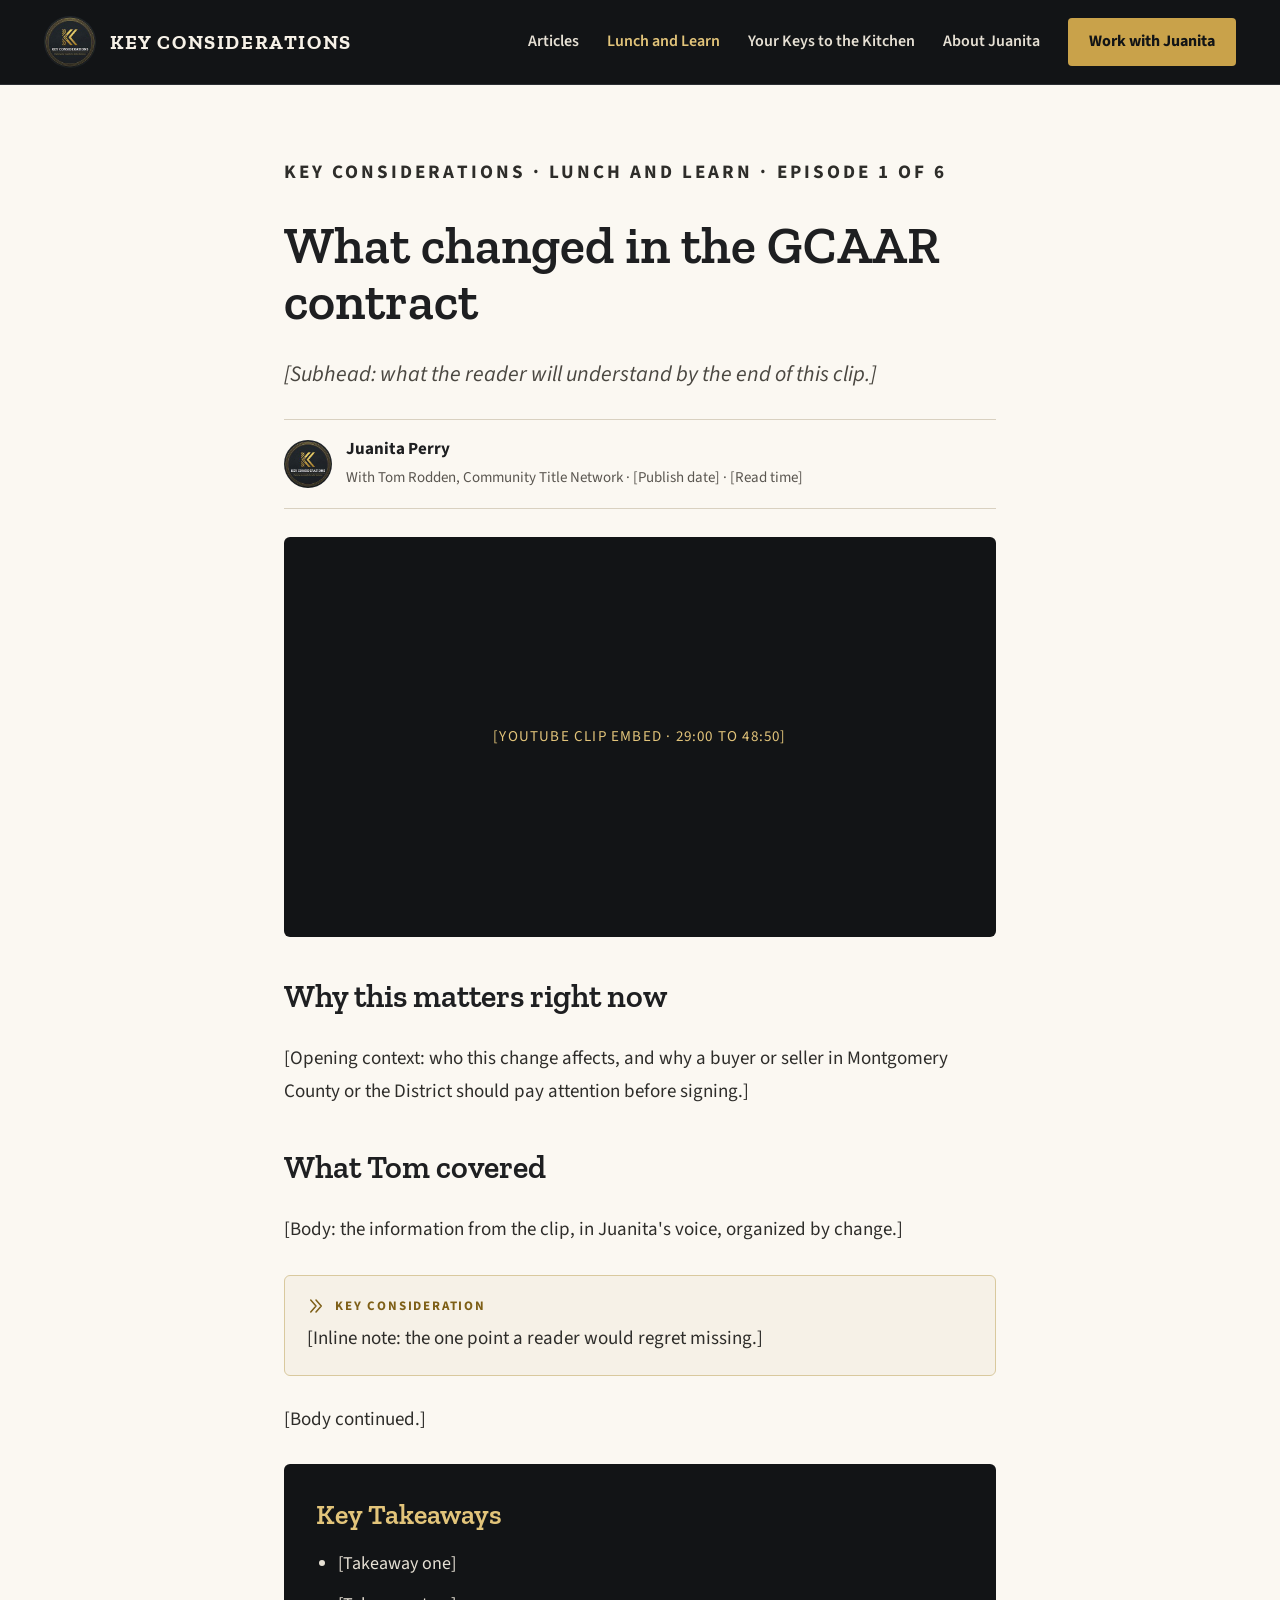
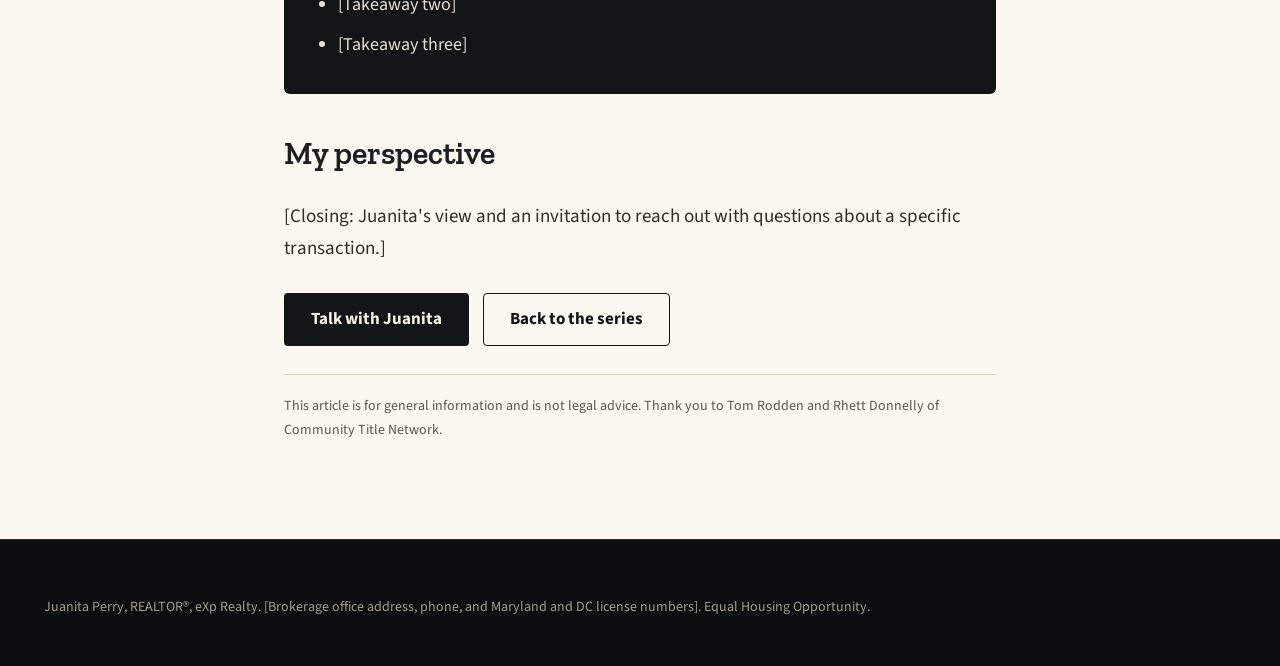
==== lunch-and-learn/gcaar-contract-changes.html @ 876df301 "Launch Key Considerations static site Home page, Lunch and Learn article template, shared styles, an" ====
<!doctype html>
<html lang="en">
<head>
<meta charset="utf-8">
<meta name="viewport" content="width=device-width, initial-scale=1">
<title>What changed in the GCAAR contract · Key Considerations</title>
<meta name="description" content="Lunch and Learn, episode 1: Tom Rodden of Community Title Network on changes to the GCAAR contract.">
<link rel="icon" type="image/png" href="../assets/img/favicon.png">
<link rel="preconnect" href="https://fonts.googleapis.com">
<link rel="preconnect" href="https://fonts.gstatic.com" crossorigin>
<link rel="stylesheet" href="https://fonts.googleapis.com/css2?family=Zilla+Slab:wght@500;600;700&family=Source+Sans+3:ital,wght@0,400;0,600;0,700;1,400&display=swap">
<link rel="stylesheet" href="../assets/styles.css">
</head>
<body>
<a class="skip" href="#main">Skip to content</a>

<header class="site-header">
  <div class="wrap">
    <a class="brand" href="../">
      <img src="../assets/img/logo-160.jpg" alt="" width="52" height="52">
      <span>KEY CONSIDERATIONS</span>
    </a>
    <nav class="main-nav" aria-label="Main">
      <a href="../#articles">Articles</a>
      <a href="../#series" aria-current="page">Lunch and Learn</a>
      <a href="../#kitchen">Your Keys to the Kitchen</a>
      <a href="../#about">About Juanita</a>
      <a class="btn btn-gold" href="https://juanitaperryhomes.com">Work with Juanita</a>
    </nav>
  </div>
</header>

<main id="main">
<article class="article">
  <p class="eyebrow">Key Considerations · Lunch and Learn · Episode 1 of 6</p>
  <h1>What changed in the GCAAR contract</h1>
  <p class="subhead">[Subhead: what the reader will understand by the end of this clip.]</p>

  <div class="byline">
    <img src="../assets/img/logo-160.jpg" alt="" width="48" height="48">
    <div><strong>Juanita Perry</strong><span>With Tom Rodden, Community Title Network · [Publish date] · [Read time]</span></div>
  </div>

  <div class="video ph ink">[YouTube clip embed · 29:00 to 48:50]</div>

  <h2>Why this matters right now</h2>
  <p>[Opening context: who this change affects, and why a buyer or seller in Montgomery County or the District should pay attention before signing.]</p>

  <h2>What Tom covered</h2>
  <p>[Body: the information from the clip, in Juanita's voice, organized by change.]</p>

  <aside class="kc-aside" aria-label="Key Consideration">
    <span class="label"><svg aria-hidden="true" width="18" height="18" viewBox="0 0 24 24" fill="none" stroke="currentColor" stroke-width="2" stroke-linecap="round" stroke-linejoin="round"><path d="M5 4 L12 12 L5 20 M12 4 L19 12 L12 20"/></svg>Key Consideration</span>
    <p>[Inline note: the one point a reader would regret missing.]</p>
  </aside>

  <p>[Body continued.]</p>

  <section class="takeaways" aria-labelledby="takeaways-h">
    <h2 id="takeaways-h">Key Takeaways</h2>
    <ul>
      <li>[Takeaway one]</li>
      <li>[Takeaway two]</li>
      <li>[Takeaway three]</li>
    </ul>
  </section>

  <h2>My perspective</h2>
  <p>[Closing: Juanita's view and an invitation to reach out with questions about a specific transaction.]</p>

  <div class="btn-row">
    <a class="btn btn-dark" href="https://juanitaperryhomes.com">Talk with Juanita</a>
    <a class="btn btn-outline-dark" href="../#series">Back to the series</a>
  </div>

  <p class="disclaimer">This article is for general information and is not legal advice. Thank you to Tom Rodden and Rhett Donnelly of Community Title Network.</p>
</article>
</main>

<footer class="site-footer">
  <div class="wrap">
    <div class="legal" style="border-top:0; padding-top:0">
      <p>Juanita Perry, REALTOR®, eXp Realty. [Brokerage office address, phone, and Maryland and DC license numbers]. Equal Housing Opportunity.</p>
    </div>
  </div>
</footer>
</body>
</html>
---- assets/styles.css ----
:root {
  --ink: #121416;
  --ink-2: #17191c;
  --ink-line: #2c2f33;
  --gold: #c9a24a;
  --gold-light: #e2c47a;
  --gold-text: #7e5f17;
  --ivory: #f6f1e7;
  --paper: #fbf8f2;
  --text: #1e1f21;
  --text-2: #4a4741;
  --muted: #5a5650;
  --muted-dark: #b8b2a6;
  --line: #d9d1c1;
  --serif: 'Zilla Slab', Georgia, serif;
  --sans: 'Source Sans 3', system-ui, -apple-system, sans-serif;
}

*, *::before, *::after { box-sizing: border-box; }
html { scroll-behavior: smooth; }
body { margin: 0; font-family: var(--sans); color: var(--text); background: var(--paper); font-size: 18px; line-height: 1.6; }
img { max-width: 100%; display: block; }
a { color: var(--gold-text); }
a:hover { color: #5c4510; }
:focus-visible { outline: 3px solid var(--gold); outline-offset: 3px; }

.wrap { max-width: 1240px; margin: 0 auto; padding: 0 24px; }
.section { padding: 96px 0; }
.dark { background: var(--ink); color: var(--ivory); }
.dark a { color: var(--gold-light); }
.ivory { background: var(--ivory); }
.skip { position: absolute; left: -9999px; }
.skip:focus { left: 16px; top: 16px; z-index: 10; background: var(--gold); color: var(--ink); padding: 10px 16px; }
.sr-only { position: absolute; width: 1px; height: 1px; overflow: hidden; clip: rect(0 0 0 0); white-space: nowrap; }

.eyebrow { margin: 0; font-size: 14px; font-weight: 700; letter-spacing: 0.16em; text-transform: uppercase; color: var(--gold-text); }
.dark .eyebrow { color: var(--gold); }
h1, h2, h3 { font-family: var(--serif); font-weight: 600; margin: 0; line-height: 1.1; }
h2 { font-size: clamp(32px, 4vw, 44px); }
.lede { font-size: 19px; color: var(--text-2); margin: 0; }
.stack { display: flex; flex-direction: column; gap: 20px; }

.btn { display: inline-flex; align-items: center; min-height: 48px; padding: 12px 26px; border-radius: 4px; font-weight: 700; font-size: 17px; text-decoration: none; border: 1px solid transparent; }
.btn-gold { background: var(--gold); color: var(--ink) !important; }
.btn-gold:hover { background: var(--gold-light); }
.btn-outline-gold { border-color: var(--gold); color: var(--gold-light) !important; }
.btn-dark { background: var(--ink); color: var(--ivory) !important; }
.btn-outline-dark { border-color: var(--ink); color: var(--ink) !important; }
.btn-row { display: flex; flex-wrap: wrap; gap: 14px; }

/* Header */
.site-header { background: var(--ink); border-bottom: 1px solid var(--ink-line); }
.site-header .wrap { display: flex; flex-wrap: wrap; align-items: center; justify-content: space-between; gap: 16px; padding-top: 16px; padding-bottom: 16px; }
.brand { display: flex; align-items: center; gap: 14px; text-decoration: none; }
.brand img { width: 52px; height: 52px; border-radius: 50%; }
.brand span { font-family: var(--serif); font-weight: 700; font-size: 20px; letter-spacing: 0.08em; color: var(--ivory); }
.main-nav { display: flex; flex-wrap: wrap; align-items: center; gap: 8px 28px; font-size: 16px; font-weight: 600; }
.main-nav a { color: #e6e0d4; text-decoration: none; }
.main-nav a:hover, .main-nav a[aria-current] { color: var(--gold-light); }
.main-nav .btn { min-height: 44px; padding: 10px 20px; font-size: 16px; }

/* Hero */
.hero .wrap { padding-top: 96px; padding-bottom: 104px; display: flex; flex-wrap: wrap; align-items: center; gap: 56px; }
.hero-copy { flex: 999 1 520px; min-width: 0; display: flex; flex-direction: column; gap: 28px; }
.hero h1 { font-size: clamp(40px, 6vw, 64px); line-height: 1.04; color: var(--ivory); }
.hero .lede { font-size: 21px; color: #c9c3b6; max-width: 600px; }
.hero-art { flex: 1 1 320px; display: flex; justify-content: center; }
.hero-art img { width: 100%; max-width: 440px; border-radius: 50%; }
.chevron-band { height: 18px; background-image: url("data:image/svg+xml,%3Csvg xmlns='http://www.w3.org/2000/svg' width='24' height='18'%3E%3Cpath d='M2 2 L12 9 L2 16 M10 2 L20 9 L10 16' fill='none' stroke='%23c9a24a' stroke-width='1.6' opacity='0.7'/%3E%3C/svg%3E"); }

/* Quote */
.quote .wrap { max-width: 920px; padding-top: 88px; padding-bottom: 88px; text-align: center; display: flex; flex-direction: column; gap: 22px; align-items: center; }
.quote blockquote { margin: 0; font-family: var(--serif); font-weight: 500; font-size: clamp(24px, 3vw, 34px); line-height: 1.35; }
.quote cite { font-style: normal; font-size: 16px; font-weight: 700; letter-spacing: 0.14em; text-transform: uppercase; color: var(--gold-text); }

/* Series */
.split { display: flex; flex-wrap: wrap; gap: 56px; }
.split > .side { flex: 1 1 360px; }
.split > .main { flex: 999 1 560px; min-width: 0; }
.episodes { margin: 0; padding: 0; list-style: none; border-top: 1px solid var(--line); }
.episodes li { display: flex; flex-wrap: wrap; align-items: baseline; gap: 8px 24px; padding: 22px 0; border-bottom: 1px solid var(--line); }
.ep-num { font-family: var(--serif); font-weight: 700; font-size: 22px; color: var(--gold-text); width: 48px; }
.ep-body { flex: 1 1 280px; display: flex; flex-direction: column; gap: 4px; }
.ep-title { font-size: 21px; font-weight: 700; }
.ep-title a { color: var(--text); text-decoration: none; }
.ep-title a:hover { text-decoration: underline; }
.ep-speaker { font-size: 16px; color: var(--muted); }
.pill { font-size: 14px; font-weight: 700; letter-spacing: 0.08em; text-transform: uppercase; color: var(--muted); border: 1px solid #c8bea9; border-radius: 999px; padding: 6px 12px; }

/* Cards */
.head-row { display: flex; flex-wrap: wrap; justify-content: space-between; align-items: flex-end; gap: 16px; margin-bottom: 40px; }
.cards { display: grid; grid-template-columns: repeat(auto-fit, minmax(300px, 1fr)); gap: 28px; }
.card { background: #fff; border: 1px solid #e2dacb; border-radius: 6px; overflow: hidden; display: flex; flex-direction: column; }
.card-body { padding: 26px; display: flex; flex-direction: column; gap: 12px; }
.card .eyebrow { font-size: 13px; }
.card h3 { font-size: 27px; line-height: 1.2; }
.card p { margin: 0; font-size: 17px; color: var(--text-2); }
.card a.more { font-weight: 700; font-size: 16px; }
.ph { background: #2a2620; color: var(--gold-light); display: flex; align-items: center; justify-content: center; font-size: 15px; letter-spacing: 0.08em; text-transform: uppercase; text-align: center; padding: 16px; }
.card .ph { height: 200px; }
.ph.ink { background: var(--ink); }

/* Pillars */
.pillars { display: grid; grid-template-columns: repeat(auto-fit, minmax(220px, 1fr)); gap: 1px; background: var(--ink-line); border: 1px solid var(--ink-line); margin-top: 40px; }
.pillar { background: var(--ink-2); padding: 30px 26px; display: flex; flex-direction: column; gap: 14px; }
.pillar span { font-family: var(--serif); font-weight: 700; font-size: 18px; color: var(--gold); }
.pillar h3 { font-size: 24px; line-height: 1.2; color: var(--ivory); }
.pillar p { margin: 0; font-size: 16px; color: var(--muted-dark); }

/* Kitchen / About */
.media-split { display: flex; flex-wrap: wrap; align-items: center; gap: 56px; }
.media-split .ph { flex: 1 1 380px; height: 420px; border-radius: 6px; }
.media-split .copy { flex: 999 1 480px; min-width: 0; }
.tagline { margin: 0; font-style: italic; font-size: 21px; color: var(--text-2); }
.kc-aside { background: var(--ivory); border: 1px solid #d9c99e; border-radius: 6px; padding: 20px 22px; display: flex; flex-direction: column; gap: 6px; }
.kc-aside .label { display: flex; align-items: center; gap: 10px; font-size: 13px; font-weight: 700; letter-spacing: 0.14em; text-transform: uppercase; color: var(--gold-text); }
.kc-aside p { margin: 0; font-size: 17px; }
.creds { margin: 0; padding: 0; list-style: none; display: flex; flex-wrap: wrap; gap: 10px; }
.creds li { font-size: 15px; font-weight: 700; background: #fff; border: 1px solid var(--line); border-radius: 4px; padding: 8px 14px; }

/* Subscribe */
.subscribe .wrap { max-width: 860px; padding-top: 88px; padding-bottom: 88px; display: flex; flex-direction: column; align-items: center; gap: 20px; text-align: center; }
.subscribe h2 { color: var(--ivory); }
.subscribe .lede { color: #c9c3b6; }
.subscribe small { font-size: 14px; color: #a39d91; }

/* Footer */
.site-footer { background: #0c0d0f; color: var(--muted-dark); border-top: 1px solid var(--ink-line); }
.site-footer .wrap { padding-top: 56px; padding-bottom: 40px; display: flex; flex-direction: column; gap: 36px; }
.footer-top { display: flex; flex-wrap: wrap; justify-content: space-between; gap: 32px; }
.footer-brand { display: flex; align-items: center; gap: 14px; }
.footer-brand img { width: 64px; height: 64px; border-radius: 50%; }
.footer-brand strong { display: block; font-family: var(--serif); font-size: 18px; letter-spacing: 0.08em; color: var(--ivory); }
.footer-brand em { font-size: 15px; color: var(--gold); }
.footer-nav { display: flex; flex-wrap: wrap; gap: 32px 56px; font-size: 16px; }
.footer-nav div { display: flex; flex-direction: column; gap: 10px; }
.footer-nav h3 { font-family: var(--sans); font-size: 13px; font-weight: 700; letter-spacing: 0.14em; text-transform: uppercase; color: var(--ivory); }
.footer-nav a { color: var(--gold-light); }
.legal { border-top: 1px solid var(--ink-line); padding-top: 24px; font-size: 14px; color: #a39d91; }
.legal p { margin: 0 0 8px; }

/* Article */
.article { max-width: 760px; margin: 0 auto; padding: 72px 24px 96px; display: flex; flex-direction: column; gap: 28px; }
.article h1 { font-size: clamp(36px, 5vw, 52px); line-height: 1.08; }
.article h2 { font-size: 32px; line-height: 1.2; margin-top: 12px; }
.article p { margin: 0; font-size: 19px; line-height: 1.7; color: #2e2d2a; }
.article .subhead { font-size: 22px; line-height: 1.5; color: var(--text-2); font-style: italic; }
.byline { display: flex; align-items: center; gap: 14px; padding: 16px 0; border-top: 1px solid var(--line); border-bottom: 1px solid var(--line); }
.byline img { width: 48px; height: 48px; border-radius: 50%; }
.byline strong { display: block; font-size: 17px; }
.byline span { font-size: 15px; color: var(--muted); }
.video { aspect-ratio: 16 / 9; border-radius: 6px; }
.takeaways { background: var(--ink); color: var(--ivory); border-radius: 6px; padding: 34px 32px; display: flex; flex-direction: column; gap: 18px; }
.takeaways h2 { color: var(--gold-light); font-size: 28px; margin: 0; }
.takeaways ul { margin: 0; padding-left: 22px; display: flex; flex-direction: column; gap: 12px; font-size: 18px; color: #e6e0d4; }
.disclaimer { padding-top: 20px; border-top: 1px solid var(--line); font-size: 14px !important; color: var(--muted) !important; }
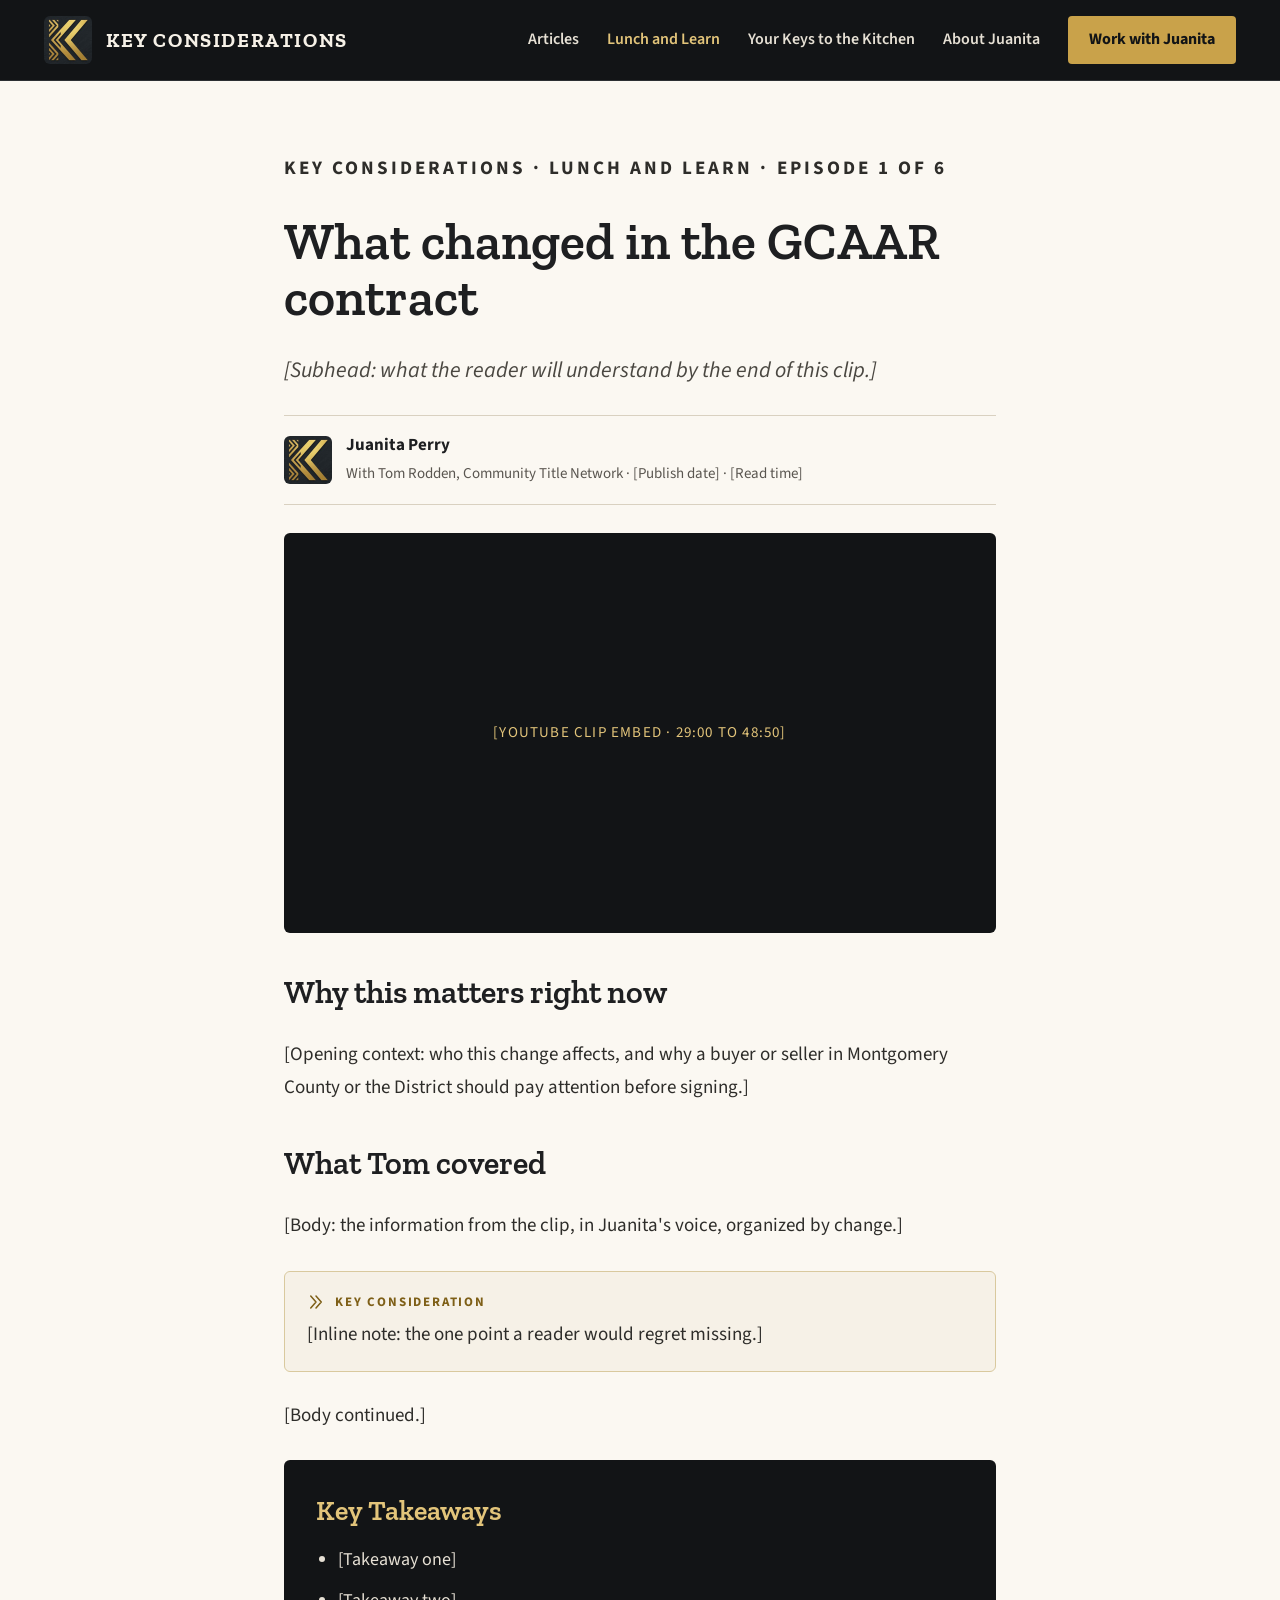
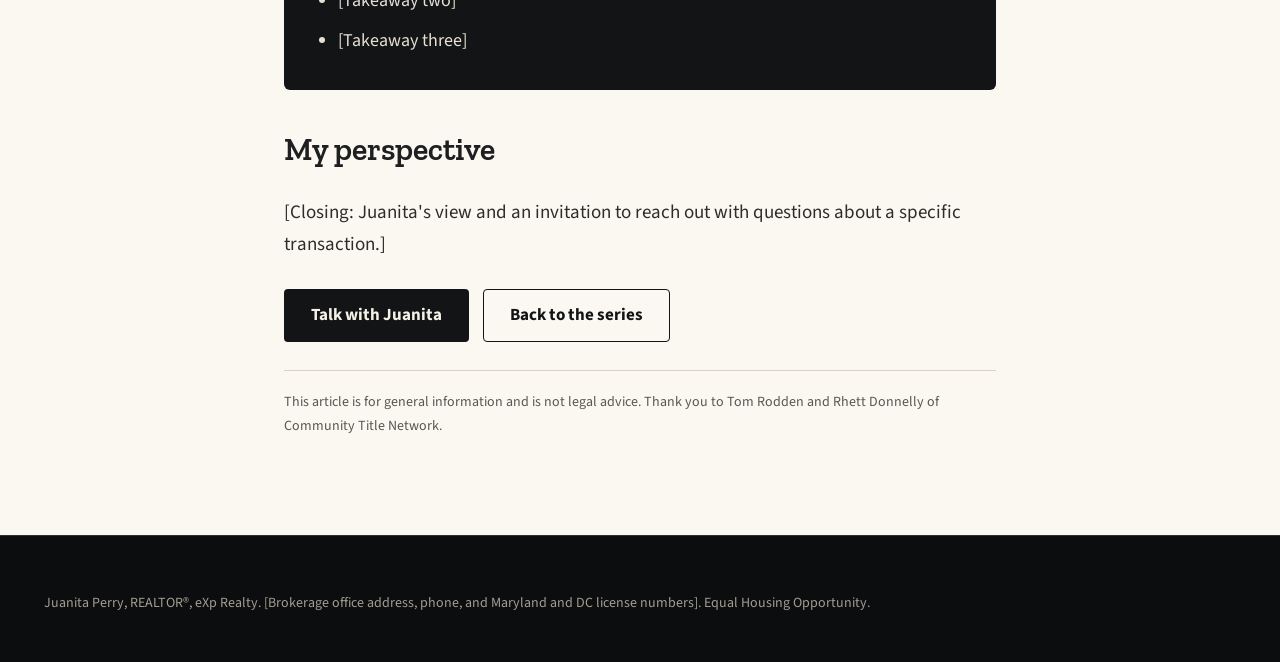
==== commit 1887d87a: "Fix stretched hero logo and use K mark at small sizes Images now keep their aspect ratio when the he" ====
--- a/lunch-and-learn/gcaar-contract-changes.html
+++ b/lunch-and-learn/gcaar-contract-changes.html
@@ -17,7 +17,7 @@
 <header class="site-header">
   <div class="wrap">
     <a class="brand" href="../">
-      <img src="../assets/img/logo-160.jpg" alt="" width="52" height="52">
+      <img src="../assets/img/k-mark-192.jpg" alt="" width="48" height="48">
       <span>KEY CONSIDERATIONS</span>
     </a>
     <nav class="main-nav" aria-label="Main">
@@ -37,7 +37,7 @@
   <p class="subhead">[Subhead: what the reader will understand by the end of this clip.]</p>
 
   <div class="byline">
-    <img src="../assets/img/logo-160.jpg" alt="" width="48" height="48">
+    <img src="../assets/img/k-mark-192.jpg" alt="" width="48" height="48">
     <div><strong>Juanita Perry</strong><span>With Tom Rodden, Community Title Network · [Publish date] · [Read time]</span></div>
   </div>
 
--- a/assets/styles.css
+++ b/assets/styles.css
@@ -19,7 +19,7 @@
 *, *::before, *::after { box-sizing: border-box; }
 html { scroll-behavior: smooth; }
 body { margin: 0; font-family: var(--sans); color: var(--text); background: var(--paper); font-size: 18px; line-height: 1.6; }
-img { max-width: 100%; display: block; }
+img { max-width: 100%; height: auto; display: block; }
 a { color: var(--gold-text); }
 a:hover { color: #5c4510; }
 :focus-visible { outline: 3px solid var(--gold); outline-offset: 3px; }
@@ -52,7 +52,7 @@
 .site-header { background: var(--ink); border-bottom: 1px solid var(--ink-line); }
 .site-header .wrap { display: flex; flex-wrap: wrap; align-items: center; justify-content: space-between; gap: 16px; padding-top: 16px; padding-bottom: 16px; }
 .brand { display: flex; align-items: center; gap: 14px; text-decoration: none; }
-.brand img { width: 52px; height: 52px; border-radius: 50%; }
+.brand img { width: 48px; height: 48px; border-radius: 6px; flex-shrink: 0; }
 .brand span { font-family: var(--serif); font-weight: 700; font-size: 20px; letter-spacing: 0.08em; color: var(--ivory); }
 .main-nav { display: flex; flex-wrap: wrap; align-items: center; gap: 8px 28px; font-size: 16px; font-weight: 600; }
 .main-nav a { color: #e6e0d4; text-decoration: none; }
@@ -65,7 +65,7 @@
 .hero h1 { font-size: clamp(40px, 6vw, 64px); line-height: 1.04; color: var(--ivory); }
 .hero .lede { font-size: 21px; color: #c9c3b6; max-width: 600px; }
 .hero-art { flex: 1 1 320px; display: flex; justify-content: center; }
-.hero-art img { width: 100%; max-width: 440px; border-radius: 50%; }
+.hero-art img { width: 100%; max-width: 440px; height: auto; aspect-ratio: 1 / 1; object-fit: cover; border-radius: 50%; }
 .chevron-band { height: 18px; background-image: url("data:image/svg+xml,%3Csvg xmlns='http://www.w3.org/2000/svg' width='24' height='18'%3E%3Cpath d='M2 2 L12 9 L2 16 M10 2 L20 9 L10 16' fill='none' stroke='%23c9a24a' stroke-width='1.6' opacity='0.7'/%3E%3C/svg%3E"); }
 
 /* Quote */
@@ -129,7 +129,7 @@
 .site-footer .wrap { padding-top: 56px; padding-bottom: 40px; display: flex; flex-direction: column; gap: 36px; }
 .footer-top { display: flex; flex-wrap: wrap; justify-content: space-between; gap: 32px; }
 .footer-brand { display: flex; align-items: center; gap: 14px; }
-.footer-brand img { width: 64px; height: 64px; border-radius: 50%; }
+.footer-brand img { width: 56px; height: 56px; border-radius: 6px; flex-shrink: 0; }
 .footer-brand strong { display: block; font-family: var(--serif); font-size: 18px; letter-spacing: 0.08em; color: var(--ivory); }
 .footer-brand em { font-size: 15px; color: var(--gold); }
 .footer-nav { display: flex; flex-wrap: wrap; gap: 32px 56px; font-size: 16px; }
@@ -146,7 +146,7 @@
 .article p { margin: 0; font-size: 19px; line-height: 1.7; color: #2e2d2a; }
 .article .subhead { font-size: 22px; line-height: 1.5; color: var(--text-2); font-style: italic; }
 .byline { display: flex; align-items: center; gap: 14px; padding: 16px 0; border-top: 1px solid var(--line); border-bottom: 1px solid var(--line); }
-.byline img { width: 48px; height: 48px; border-radius: 50%; }
+.byline img { width: 48px; height: 48px; border-radius: 6px; flex-shrink: 0; }
 .byline strong { display: block; font-size: 17px; }
 .byline span { font-size: 15px; color: var(--muted); }
 .video { aspect-ratio: 16 / 9; border-radius: 6px; }
